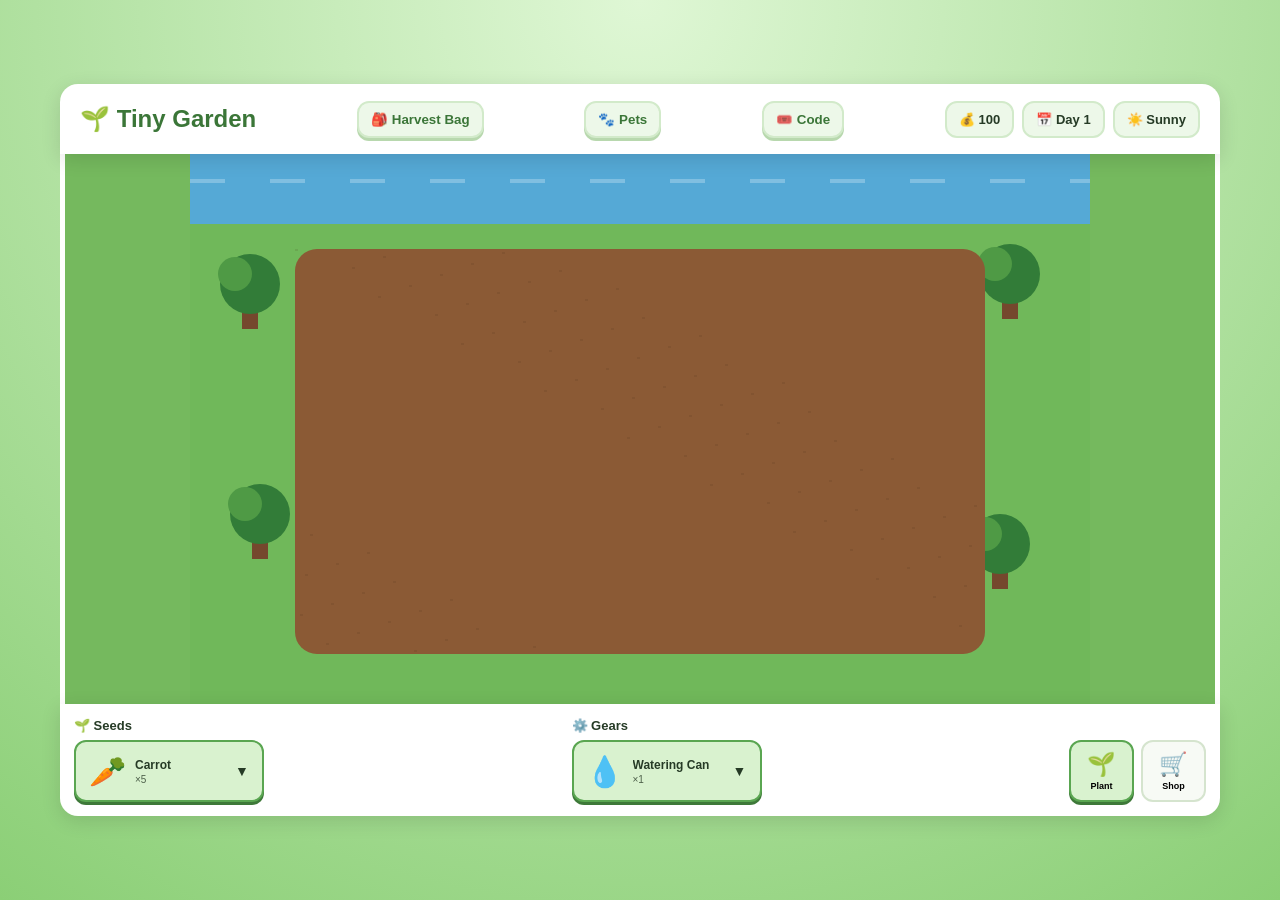
==== home.html @ 3d24dff7 "Add files via upload" ====
<!DOCTYPE html>
<html lang="id">
<head>
    <meta charset="UTF-8">
    <meta name="viewport" content="width=device-width, initial-scale=1.0">
    <title>Tiny Garden</title>
    <link rel="stylesheet" href="home.css">
</head>
<body>

<div class="game-wrapper">

    <header class="topbar">
        <div class="logo">🌱 <span>Tiny Garden</span></div>

        <button id="harvestBagButton" class="header-button">
            🎒 Harvest Bag
        </button>

        <button id="petButton" class="header-button">
            🐾 Pets
        </button>

        <button id="redeemButton" class="header-button">
            🎟️ Code
        </button>

        <div class="stats">
            <div class="stat">💰 <span id="coins">100</span></div>
            <div class="stat">📅 Day <span id="day">1</span></div>
            <div class="stat">☀️ <span id="weather">Sunny</span></div>
        </div>
    </header>

    <main class="game-container">
        <canvas id="gameCanvas" width="900" height="550"></canvas>
        <div id="notification" class="notification"></div>
    </main>

    <section class="bottom-ui">

        <div class="inventory-section">
            <div class="section-title">🌱 Seeds</div>

            <div id="seedSelector" class="selector-wrapper">
                <button id="selectedSeedButton" class="selector-button" type="button"></button>
                <div id="seedSelectorPopup" class="selector-popup hidden"></div>
            </div>
        </div>

        <div class="inventory-section">
            <div class="section-title">⚙️ Gears</div>

            <div id="gearSelector" class="selector-wrapper">
                <button id="selectedGearButton" class="selector-button" type="button"></button>
                <div id="gearSelectorPopup" class="selector-popup hidden"></div>
            </div>
        </div>

        <div class="controls">
            <button class="tool active" data-tool="plant">
                🌱
                <span>Plant</span>
            </button>

            <button class="tool" data-tool="shop">
                🛒
                <span>Shop</span>
            </button>
        </div>
    </section>
</div>

<div id="harvestModal" class="modal hidden">
    <div class="modal-card">
        <button class="close" id="closeHarvestBag">✕</button>
        <h2>🎒 Harvest Bag</h2>
        <p>Hasil panen yang belum dijual.</p>
        <div class="harvest-actions">
            <button id="sellSelectedButton" class="sell-button" type="button">💰 Sell Selected (<span id="selectedHarvestCount">0</span>)</button>
            <button id="sellAllButton" class="sell-all-button" type="button">💰 Sell All</button>
        </div>
        <div id="harvestItems" class="harvest-items"></div>
        <div class="modal-footer">
            Total: <span id="harvestCount">0</span> item
        </div>
    </div>
</div>

<div id="shopModal" class="modal hidden">
    <div class="modal-card">
        <button class="close" id="closeShop">✕</button>
        <h2>🛒 Shop</h2>

        <div class="tabs">
            <button class="tab active" data-tab="seeds">Seeds</button>
            <button class="tab" data-tab="eggs">Pet Eggs</button>
            <button class="tab" data-tab="gears">Gears</button>
        </div>

        <div id="seedShop" class="shop-list"></div>

        <div id="gearShop" class="shop-list hidden"></div>

        <div id="eggShop" class="shop-list hidden">
            <div class="shop-item">
                <span>🥚</span>
                <div>
                    <b>Basic Egg</b>
                    <small>100 💰</small>
                    <small>Bunny 33.33% · Golden Lab 33.33% · Dog 33.33%</small>
                </div>
                <button onclick="buyEgg('basic')">Buy</button>
            </div>

            <div class="shop-item">
                <span>🪲</span>
                <div>
                    <b>Bug Egg</b>
                    <small>500 💰</small>
                    <small>Caterpillar 25% · Praying Mantis 20% · Giant Ant 25% · Snail 25% · Dragonfly 5%</small>
                </div>
                <button onclick="buyEgg('bug')">Buy</button>
            </div>

            <div class="shop-item">
                <span>🌙</span>
                <div>
                    <b>Night Egg</b>
                    <small>1000 💰</small>
                    <small>Hedgehog 49% · Mole 22% · Frog 14% · Echo Frog 10% · Night Owl 4% · Raccoon 1%</small>
                </div>
                <button onclick="buyEgg('night')">Buy</button>
            </div>
        </div>

        <div class="shop-footer">
            Coins: 💰 <span id="shopCoins">100</span>
        </div>
    </div>
</div>

<div id="redeemModal" class="modal hidden">
    <div class="modal-card redeem-card">
        <button class="close" id="closeRedeem">✕</button>
        <h2>🎟️ Redeem Code</h2>
        <p>Masukkan redeem code.</p>
        <div class="redeem-input-row">
            <input id="redeemCodeInput" type="text" placeholder="Enter code" autocomplete="off">
            <button id="redeemCodeButton" class="sell-button" type="button">Redeem</button>
        </div>
    </div>
</div>

<div id="cheatModal" class="modal hidden">
    <div class="modal-card cheat-card">
        <button class="close" id="closeCheat">✕</button>
        <h2>🔧 Cheat Panel</h2>
        <p>Developer tools</p>

        <div class="cheat-section">
            <div class="cheat-section-title">💰 Coins</div>
            <div class="cheat-buttons">
                <button type="button" onclick="cheatAddCoins(1000000000)">+1,000,000,000</button>
                <button type="button" onclick="cheatAddCoins(1000000)">+1,000,000</button>
                <button type="button" onclick="cheatAddCoins(-1000000)">-1,000,000</button>
                <button type="button" onclick="cheatAddCoins(-1000000000)">-1,000,000,000</button>
            </div>
        </div>

        <div class="cheat-section">
            <div class="cheat-section-title">🥚 Eggs</div>
            <div class="cheat-buttons">
                <button type="button" onclick="cheatAddEgg('night', 100)">+100 Night Egg</button>
                <button type="button" onclick="cheatAddEgg('night', 10)">+10 Night Egg</button>
                <button type="button" onclick="cheatAddEgg('bug', 100)">+100 Bug Egg</button>
                <button type="button" onclick="cheatAddEgg('bug', 10)">+10 Bug Egg</button>
                <button type="button" onclick="cheatAddEgg('basic', 100)">+100 Basic Egg</button>
            </div>
        </div>

        <div class="cheat-section">
            <div class="cheat-section-title">🌱 Seeds</div>
            <div id="cheatSeedButtons" class="cheat-seed-list"></div>
        </div>
    </div>
</div>

<div id="petModal" class="modal hidden">
    <div class="modal-card pet-modal-card">
        <button class="close" id="closePetModal">✕</button>
        <h2>🐾 Pet Inventory</h2>

        <div class="active-slots">
            <div class="section-title">Active Pet Slots</div>
            <div id="activeSlots" class="active-slots-grid"></div>
        </div>

        <div class="pet-tabs">
            <button class="tab active" data-pet-tab="pets">Pets</button>
            <button class="tab" data-pet-tab="eggs">Egg Inventory</button>
        </div>

        <div id="petList" class="pet-list"></div>
        <div id="eggInventory" class="egg-list hidden"></div>
    </div>
</div>

<div id="hatchModal" class="modal hidden">
    <div class="hatch-card">
        <div id="hatchEggIcon">🥚</div>
        <h2 id="hatchTitle">Hatching...</h2>
        <div id="hatchResult" class="hatch-result"></div>
        <button id="hatchClose" class="secondary hidden">Close</button>
    </div>
</div>

<script src="home.js"></script>
</body>
</html>
---- home.css ----
* {
    box-sizing: border-box;
    margin: 0;
    padding: 0;
}

body {
    font-family: Arial, Helvetica, sans-serif;
    background: radial-gradient(circle at top, #dff7d5, #8bcf76);
    min-height: 100vh;
    display: flex;
    justify-content: center;
    align-items: center;
    color: #263b26;
}

button {
    font-family: inherit;
    cursor: pointer;
}

.game-wrapper {
    width: min(100%, 1200px);
    padding: 20px;
}

.topbar {
    min-height: 70px;
    background: #ffffff;
    border-radius: 18px 18px 0 0;
    display: flex;
    align-items: center;
    justify-content: space-between;
    padding: 0 20px;
    box-shadow: 0 5px 20px rgba(0, 0, 0, 0.12);
    position: relative;
    z-index: 10;
    gap: 10px;
}

.logo {
    font-size: 24px;
    font-weight: 800;
    color: #3b7638;
    white-space: nowrap;
}

.stats {
    display: flex;
    gap: 8px;
}

.stat {
    background: #edf8e9;
    border: 2px solid #d2eaca;
    padding: 9px 12px;
    border-radius: 12px;
    font-weight: 700;
    font-size: 13px;
    white-space: nowrap;
}

.header-button {
    border: 2px solid #d2eaca;
    background: #edf8e9;
    color: #3b7638;
    padding: 9px 12px;
    border-radius: 12px;
    font-weight: 800;
    box-shadow: 0 3px 0 #b8d8ae;
    transition: 0.15s;
}

.header-button:hover {
    transform: translateY(-2px);
}

.game-container {
    position: relative;
    background: #75b95e;
    border-left: 5px solid #ffffff;
    border-right: 5px solid #ffffff;
}

canvas {
    display: block;
    width: 100%;
    height: auto;
    image-rendering: pixelated;
    background: #70b85a;
}

.notification {
    position: absolute;
    top: 20px;
    left: 50%;
    transform: translateX(-50%);
    background: rgba(30, 50, 30, 0.9);
    color: #ffffff;
    padding: 12px 20px;
    border-radius: 30px;
    font-size: 14px;
    font-weight: 700;
    opacity: 0;
    pointer-events: none;
    transition: 0.3s;
    z-index: 30;
    white-space: nowrap;
}

.notification.show {
    opacity: 1;
}

.bottom-ui {
    background: #ffffff;
    border-radius: 0 0 18px 18px;
    padding: 14px;
    display: flex;
    gap: 16px;
    box-shadow: 0 5px 20px rgba(0, 0, 0, 0.12);
    position: relative;
    z-index: 5;
    align-items: flex-end;
}

.inventory-section {
    flex: 1;
    min-width: 190px;
}

.section-title {
    font-size: 13px;
    font-weight: 800;
    margin-bottom: 7px;
}

.inventory-items {
    display: flex;
    gap: 7px;
}

.item {
    position: relative;
    width: 62px;
    height: 62px;
    background: #f0f7ec;
    border: 2px solid #d6e7ce;
    border-radius: 12px;
    display: flex;
    flex-direction: column;
    justify-content: center;
    align-items: center;
}

.item span {
    font-size: 24px;
}

.item small {
    font-size: 8px;
}

.item b {
    position: absolute;
    right: 4px;
    bottom: 3px;
    background: #3f713a;
    color: #ffffff;
    border-radius: 10px;
    padding: 2px 5px;
    font-size: 10px;
}

.seed-item {
    cursor: pointer;
    transition: 0.15s;
}

.seed-item:hover {
    transform: translateY(-3px);
}

.selected-seed {
    background: #d9f2cf;
    border-color: #5aa651;
    box-shadow: 0 3px 0 #3e7939;
}

.fruit-inventory {
    display: flex;
    gap: 6px;
    min-height: 62px;
    max-width: 270px;
    overflow-x: auto;
}

.fruit-card {
    min-width: 58px;
    height: 62px;
    background: #f0f7ec;
    border: 2px solid #d6e7ce;
    border-radius: 10px;
    display: flex;
    flex-direction: column;
    align-items: center;
    justify-content: center;
    font-size: 9px;
}

.fruit-card span {
    font-size: 22px;
}

.fruit-card b {
    font-size: 10px;
}

.controls {
    display: flex;
    align-items: center;
    gap: 7px;
}

.tool {
    width: 65px;
    height: 62px;
    border: 2px solid #d5e4ce;
    background: #f7faf5;
    border-radius: 12px;
    display: flex;
    flex-direction: column;
    align-items: center;
    justify-content: center;
    font-size: 23px;
    transition: 0.15s;
}

.tool span {
    font-size: 9px;
    font-weight: bold;
    margin-top: 3px;
}

.tool:hover {
    transform: translateY(-3px);
}

.tool.active {
    background: #d9f2cf;
    border-color: #5aa651;
    box-shadow: 0 3px 0 #3e7939;
}

.modal {
    position: fixed;
    inset: 0;
    background: rgba(20, 40, 20, 0.65);
    display: flex;
    justify-content: center;
    align-items: center;
    z-index: 100;
    padding: 15px;
}

.hidden {
    display: none !important;
}

.modal-card,
.hatch-card {
    position: relative;
    width: min(94%, 720px);
    max-height: 88vh;
    overflow-y: auto;
    background: #ffffff;
    border-radius: 20px;
    padding: 25px;
    box-shadow: 0 20px 60px rgba(0, 0, 0, 0.3);
}

.modal-card h2 {
    color: #397234;
    margin-bottom: 6px;
}

.modal-card > p {
    color: #777777;
    font-size: 13px;
    margin-bottom: 16px;
}

.close {
    position: absolute;
    right: 15px;
    top: 15px;
    border: 0;
    background: #edf8e9;
    border-radius: 10px;
    padding: 7px;
    font-size: 16px;
}

.tabs,
.pet-tabs {
    display: flex;
    gap: 8px;
    margin: 15px 0;
}

.tab {
    border: 2px solid #d6e7ce;
    background: #f0f7ec;
    padding: 9px 15px;
    border-radius: 10px;
    font-weight: 800;
}

.tab.active {
    background: #d9f2cf;
    border-color: #5aa651;
}

.shop-list {
    display: flex;
    flex-direction: column;
    gap: 10px;
}

.shop-item {
    display: grid;
    grid-template-columns: 50px 1fr auto;
    gap: 10px;
    align-items: center;
    background: #f4f9f1;
    border: 2px solid #d6e7ce;
    border-radius: 14px;
    padding: 10px;
}

.shop-item > span {
    font-size: 32px;
    text-align: center;
}

.shop-item div {
    display: flex;
    flex-direction: column;
    gap: 3px;
}

.shop-item small {
    font-size: 10px;
    color: #666666;
}

.shop-item button,
.pet-card button,
.egg-card button {
    border: 0;
    background: #58a851;
    color: #ffffff;
    padding: 8px 11px;
    border-radius: 9px;
    font-weight: 800;
    transition: 0.15s;
}

.shop-item button:hover,
.pet-card button:hover,
.egg-card button:hover {
    background: #397b35;
    transform: translateY(-2px);
}

.shop-item button:disabled,
.egg-card button:disabled {
    background: #aaaaaa;
    cursor: not-allowed;
    transform: none;
}

.shop-footer,
.modal-footer {
    margin-top: 15px;
    padding-top: 12px;
    border-top: 2px solid #e5eee1;
    font-weight: 800;
}

.pet-list {
    display: grid;
    grid-template-columns: repeat(2, 1fr);
    gap: 10px;
}

.pet-card {
    background: #f4f9f1;
    border: 2px solid #d6e7ce;
    border-radius: 14px;
    padding: 12px;
    display: grid;
    grid-template-columns: 48px 1fr auto;
    gap: 8px;
    align-items: center;
}

.pet-card.equipped {
    background: #d9f2cf;
    border-color: #5aa651;
}

.pet-card .icon {
    font-size: 34px;
}

.pet-card .info {
    display: flex;
    flex-direction: column;
    gap: 3px;
}

.pet-card .info b {
    color: #397234;
}

.pet-card .info small {
    font-size: 9px;
    color: #666666;
}

.pet-card .skill {
    grid-column: 1 / -1;
    font-size: 10px;
    color: #4d604a;
    line-height: 1.35;
}

.active-slots {
    margin-top: 8px;
}

.active-slots-grid {
    display: grid;
    grid-template-columns: repeat(3, 1fr);
    gap: 8px;
}

.active-slot {
    min-height: 72px;
    border: 2px dashed #b9cfb0;
    background: #f8fbf6;
    border-radius: 12px;
    display: flex;
    align-items: center;
    justify-content: center;
    text-align: center;
    font-size: 10px;
    font-weight: 700;
}

.active-slot.filled {
    border-style: solid;
    background: #d9f2cf;
}

.active-slot span {
    font-size: 28px;
    margin-right: 5px;
}

.egg-list {
    display: grid;
    grid-template-columns: repeat(3, 1fr);
    gap: 10px;
}

.egg-card {
    background: #f4f9f1;
    border: 2px solid #d6e7ce;
    border-radius: 14px;
    padding: 12px;
    text-align: center;
}

.egg-card .egg-icon {
    font-size: 42px;
}

.egg-card b {
    display: block;
    margin: 5px 0;
}

.egg-card small {
    display: block;
    font-size: 9px;
    color: #666666;
    margin-bottom: 8px;
}

.hatch-card {
    text-align: center;
    width: min(90%, 400px);
}

.hatch-card #hatchEggIcon {
    font-size: 80px;
    margin: 10px;
}

.hatch-card h2 {
    color: #397234;
}

.hatch-result {
    min-height: 100px;
    display: flex;
    flex-direction: column;
    justify-content: center;
    align-items: center;
    gap: 5px;
}

.hatch-result .big {
    font-size: 70px;
}

.hatch-result b {
    font-size: 22px;
    color: #397234;
}

.hatch-result small {
    font-size: 11px;
    color: #666666;
    max-width: 280px;
    line-height: 1.4;
}

.secondary {
    border: 0;
    background: #397234;
    color: #ffffff;
    padding: 10px 18px;
    border-radius: 10px;
    font-weight: 800;
    margin-top: 15px;
}

.harvest-items {
    display: grid;
    grid-template-columns: repeat(3, 1fr);
    gap: 10px;
}

.harvest-item {
    background: #f4f9f1;
    border: 2px solid #d6e7ce;
    border-radius: 12px;
    padding: 12px;
    text-align: center;
}

.harvest-icon {
    font-size: 38px;
}

.harvest-name {
    font-weight: 800;
    font-size: 12px;
}

.harvest-weight {
    font-size: 10px;
    color: #666666;
    margin-top: 4px;
}

.empty {
    grid-column: 1 / -1;
    text-align: center;
    padding: 25px;
    color: #777777;
    background: #f4f9f1;
    border-radius: 12px;
    border: 2px dashed #d6e7ce;
}

@media (max-width: 850px) {

    .bottom-ui {
        flex-wrap: wrap;
    }

    .inventory-section {
        min-width: 45%;
    }

    .controls {
        width: 100%;
        justify-content: center;
    }

    .pet-list {
        grid-template-columns: 1fr;
    }

    .egg-list {
        grid-template-columns: 1fr;
    }

    .topbar {
        flex-wrap: wrap;
    }

    .logo {
        width: 100%;
        text-align: center;
    }

    .stats {
        margin-left: auto;
    }
}

@media (max-width: 500px) {

    body {
        align-items: flex-start;
    }

    .game-wrapper {
        padding: 5px;
    }

    .bottom-ui {
        flex-direction: column;
        align-items: stretch;
    }

    .inventory-items {
        justify-content: center;
    }

    .fruit-inventory {
        max-width: none;
    }

    .controls {
        flex-wrap: wrap;
    }

    .tool {
        width: 58px;
        height: 58px;
    }

    .modal-card {
        padding: 20px;
    }

    .harvest-items {
        grid-template-columns: repeat(2, 1fr);
    }

    .topbar {
        gap: 6px;
    }

    .header-button {
        font-size: 11px;
        padding: 7px 9px;
    }

    .stats {
        width: 100%;
        justify-content: center;
    }
}

/* Seed selector UI */
.seed-section {
    position: relative;
    min-width: 190px;
}

.seed-selector {
    position: relative;
    width: 190px;
}

.selected-seed-button {
    width: 100%;
    min-height: 62px;
    border: 2px solid #5aa651;
    background: #d9f2cf;
    color: #263b26;
    border-radius: 12px;
    box-shadow: 0 3px 0 #3e7939;
    display: grid;
    grid-template-columns: 42px 1fr 20px;
    align-items: center;
    gap: 7px;
    padding: 7px 10px;
    text-align: left;
}

.selected-seed-icon {
    font-size: 30px;
    text-align: center;
}

.selected-seed-info {
    display: flex;
    flex-direction: column;
    gap: 2px;
}

.selected-seed-info b {
    font-size: 12px;
}

.selected-seed-info small {
    font-size: 10px;
    color: #4d604a;
}

.seed-arrow {
    font-size: 16px;
    font-weight: 800;
}

.seed-selector-popup {
    position: absolute;
    left: 0;
    bottom: calc(100% + 8px);
    width: 280px;
    max-height: 310px;
    overflow-y: auto;
    background: #ffffff;
    border: 2px solid #d6e7ce;
    border-radius: 14px;
    padding: 8px;
    box-shadow: 0 12px 30px rgba(0,0,0,.2);
    z-index: 80;
}

.seed-selector-item {
    width: 100%;
    min-height: 48px;
    border: 2px solid transparent;
    background: #f4f9f1;
    border-radius: 10px;
    display: grid;
    grid-template-columns: 35px 1fr auto;
    align-items: center;
    gap: 8px;
    padding: 6px 8px;
    margin-bottom: 5px;
    text-align: left;
}

.seed-selector-item:last-child {
    margin-bottom: 0;
}

.seed-selector-item:hover:not(:disabled),
.seed-selector-item.selected {
    background: #d9f2cf;
    border-color: #5aa651;
}

.seed-selector-item:disabled {
    opacity: .48;
    cursor: not-allowed;
}

.seed-selector-icon {
    font-size: 25px;
    text-align: center;
}

.seed-selector-name {
    font-size: 11px;
    font-weight: 800;
}

.seed-selector-item b {
    font-size: 10px;
    background: #3f713a;
    color: #ffffff;
    border-radius: 10px;
    padding: 3px 6px;
}

@media (max-width: 500px) {
    .seed-section {
        min-width: 100%;
    }

    .seed-selector {
        width: 100%;
    }

    .seed-selector-popup {
        width: 100%;
        max-height: 280px;
    }
}


/* MOBILE CANVAS FIX */
.game-container {
    width: 100%;
    overflow: hidden;
}

#gameCanvas {
    display: block;
    width: 100%;
    height: auto;
    max-width: 900px;
    margin: 0 auto;
    aspect-ratio: 900 / 550;
    touch-action: none;
}

@media (max-width: 600px) {
    body {
        min-width: 0;
        overflow-x: hidden;
    }

    .game-wrapper {
        width: 100%;
        max-width: 100%;
    }

    .game-container {
        width: 100%;
        max-width: 100%;
    }

    #gameCanvas {
        width: 100%;
        height: auto;
    }
}


/* ==========================================================
   FINAL SELECTOR CSS - matches home.html IDs exactly
   ========================================================== */

#seedSelector,
#gearSelector {
    position: relative;
    width: 190px;
    max-width: 100%;
}

#selectedSeedButton,
#selectedGearButton {
    width: 100%;
    min-height: 62px;
    padding: 7px 10px;
    border: 2px solid #5aa651;
    border-radius: 12px;
    background: #d9f2cf;
    color: #263b26;
    box-shadow: 0 3px 0 #3e7939;
    display: grid;
    grid-template-columns: 42px minmax(0, 1fr) 20px;
    align-items: center;
    gap: 7px;
    text-align: left;
    cursor: pointer;
}

#selectedSeedButton:hover,
#selectedGearButton:hover {
    filter: brightness(1.03);
}

.selected-gear-icon {
    font-size: 30px;
    text-align: center;
}

.selected-gear-info {
    display: flex;
    flex-direction: column;
    gap: 2px;
    min-width: 0;
}

.selected-gear-info b {
    font-size: 12px;
    white-space: nowrap;
    overflow: hidden;
    text-overflow: ellipsis;
}

.selected-gear-info small {
    font-size: 10px;
    color: #4d604a;
    white-space: nowrap;
    overflow: hidden;
    text-overflow: ellipsis;
}

.selector-arrow {
    font-size: 14px;
    text-align: center;
    font-weight: 800;
}

#seedSelectorPopup,
#gearSelectorPopup {
    position: absolute;
    left: 0;
    bottom: calc(100% + 8px);
    width: 280px;
    max-width: 90vw;
    max-height: 310px;
    overflow-y: auto;
    padding: 8px;
    background: #fff;
    color: #263b26;
    border: 2px solid #d6e7ce;
    border-radius: 14px;
    box-shadow: 0 12px 30px rgba(0,0,0,.22);
    z-index: 1000;
}

#gearSelectorPopup {
    width: 300px;
}

#seedSelectorPopup.hidden,
#gearSelectorPopup.hidden {
    display: none;
}

#seedSelectorPopup .seed-selector-item,
#gearSelectorPopup .gear-selector-item {
    width: 100%;
    min-height: 50px;
    margin: 0 0 5px 0;
    padding: 7px 8px;
    border: 2px solid transparent;
    border-radius: 10px;
    background: #f4f9f1;
    color: #263b26;
    display: grid;
    grid-template-columns: 35px minmax(0,1fr) auto;
    align-items: center;
    gap: 8px;
    text-align: left;
    cursor: pointer;
}

#seedSelectorPopup .seed-selector-item:last-child,
#gearSelectorPopup .gear-selector-item:last-child {
    margin-bottom: 0;
}

#seedSelectorPopup .seed-selector-item:hover,
#seedSelectorPopup .seed-selector-item.selected,
#gearSelectorPopup .gear-selector-item:hover,
#gearSelectorPopup .gear-selector-item.selected {
    background: #d9f2cf;
    border-color: #5aa651;
}

#seedSelectorPopup .seed-selector-item:disabled {
    opacity: .48;
    cursor: not-allowed;
}

#seedSelectorPopup .selector-icon,
#gearSelectorPopup .selector-icon {
    font-size: 25px;
    text-align: center;
}

#seedSelectorPopup .selector-info,
#gearSelectorPopup .selector-info {
    min-width: 0;
    display: flex;
    flex-direction: column;
    gap: 2px;
}

#seedSelectorPopup .selector-info b,
#gearSelectorPopup .selector-info b {
    font-size: 11px;
    font-weight: 800;
}

#seedSelectorPopup .selector-info small,
#gearSelectorPopup .selector-info small {
    font-size: 9px;
    color: #667261;
    line-height: 1.3;
    white-space: normal;
}

#seedSelectorPopup .seed-selector-item > b {
    font-size: 10px;
    background: #3f713a;
    color: #fff;
    border-radius: 10px;
    padding: 3px 6px;
}

#gearSelectorPopup .empty {
    padding: 18px 10px;
    text-align: center;
    color: #667261;
}

@media (max-width: 500px) {
    #seedSelector,
    #gearSelector {
        width: 100%;
    }

    #selectedSeedButton,
    #selectedGearButton {
        min-height: 58px;
    }

    #seedSelectorPopup,
    #gearSelectorPopup {
        left: 0;
        width: 100%;
        max-width: 100%;
        max-height: 270px;
    }
}

/* Keep selector popups visible above the bottom UI. */
.bottom-ui,
.inventory-section,
.selector-wrapper {
    overflow: visible !important;
}


/* ==========================================================
   HARVEST BAG + REDEEM CODE FINAL CSS FIX
   ========================================================== */

#harvestModal .modal-card {
    width: min(760px, 96vw);
    max-height: 90vh;
    overflow-y: auto;
}

#harvestModal .harvest-actions {
    display: flex;
    flex-wrap: wrap;
    gap: 10px;
    width: 100%;
    margin: 14px 0;
}

#harvestModal .harvest-actions button {
    appearance: none;
    -webkit-appearance: none;
    border: 0;
    outline: none;
    box-sizing: border-box;
    min-height: 42px;
    padding: 10px 16px;
    border-radius: 10px;
    font-weight: 700;
    line-height: 1.2;
    white-space: nowrap;
    cursor: pointer;
    flex: 1 1 180px;
}

#harvestModal #sellSelectedButton {
    background: #4f8f4b;
    color: #fff;
}

#harvestModal #sellAllButton {
    background: #d49b38;
    color: #fff;
}

#harvestModal .harvest-actions button:hover {
    filter: brightness(1.08);
    transform: translateY(-1px);
}

#harvestModal .harvest-actions button:active {
    transform: translateY(0);
}

#harvestModal .harvest-actions button:disabled {
    opacity: .5;
    cursor: not-allowed;
    transform: none;
}

#harvestModal .harvest-items {
    display: grid;
    grid-template-columns: repeat(4, minmax(0, 1fr));
    gap: 10px;
    width: 100%;
    max-height: 48vh;
    overflow-y: auto;
    padding: 2px;
}

#harvestModal .harvest-card {
    min-width: 0;
    overflow: hidden;
}

#harvestModal .harvest-card button {
    max-width: 100%;
}

#harvestModal .modal-footer {
    margin-top: 12px;
    padding-top: 10px;
    border-top: 1px solid rgba(255,255,255,.12);
}

/* Redeem Code */
#redeemModal .redeem-card {
    width: min(500px, 94vw);
    padding: 22px;
}

#redeemModal .redeem-input-row {
    display: flex;
    align-items: stretch;
    gap: 8px;
    width: 100%;
    margin-top: 14px;
}

#redeemModal #redeemCodeInput {
    flex: 1 1 auto;
    min-width: 0;
    height: 44px;
    padding: 0 12px;
    border: 2px solid #78a96d;
    border-radius: 10px;
    outline: none;
    background: #fff;
    color: #253525;
    font-size: 14px;
}

#redeemModal #redeemCodeInput::placeholder {
    color: #7d887b;
}

#redeemModal #redeemCodeInput:focus {
    border-color: #4f8f4b;
    box-shadow: 0 0 0 3px rgba(79,143,75,.18);
}

#redeemModal #redeemCodeButton {
    flex: 0 0 auto;
    height: 44px;
    padding: 0 16px;
    border: 0;
    border-radius: 10px;
    background: #4f8f4b;
    color: #fff;
    font-weight: 700;
    cursor: pointer;
}

#redeemModal #redeemCodeButton:hover {
    filter: brightness(1.08);
}

@media (max-width: 600px) {
    #harvestModal .modal-card,
    #redeemModal .redeem-card {
        width: 96vw;
        max-width: 96vw;
        padding: 16px;
    }

    #harvestModal .harvest-actions {
        flex-direction: column;
    }

    #harvestModal .harvest-actions button {
        width: 100%;
        flex: none;
    }

    #harvestModal .harvest-items {
        grid-template-columns: repeat(2, minmax(0, 1fr));
        max-height: 50vh;
    }

    #redeemModal .redeem-input-row {
        flex-direction: column;
    }

    #redeemModal #redeemCodeInput,
    #redeemModal #redeemCodeButton {
        width: 100%;
        flex: none;
    }
}

@media (max-width: 360px) {
    #harvestModal .harvest-items {
        grid-template-columns: 1fr;
    }
}


/* ==========================================================
   FINAL UI NORMALIZATION
   Harvest Bag / Redeem / TinyAdmin / all modal controls
   ========================================================== */

.modal {
    box-sizing: border-box;
    z-index: 9999;
}

.modal.hidden {
    display: none !important;
}

.modal-card,
.redeem-card,
.cheat-card,
.pet-modal-card,
.hatch-card {
    box-sizing: border-box;
}

#harvestModal .harvest-actions {
    display: flex !important;
    align-items: stretch;
    justify-content: stretch;
    gap: 10px;
}

#harvestModal .harvest-actions button {
    display: inline-flex !important;
    align-items: center;
    justify-content: center;
    position: relative;
    z-index: 2;
    pointer-events: auto !important;
    user-select: none;
    -webkit-tap-highlight-color: transparent;
}

#harvestModal #sellSelectedButton:disabled,
#harvestModal #sellAllButton:disabled {
    opacity: .45;
    pointer-events: auto !important;
}

#harvestModal .harvest-items {
    position: relative;
    z-index: 1;
}

#harvestModal .harvest-item {
    position: relative;
    display: flex !important;
    flex-direction: column;
    align-items: center;
    justify-content: center;
    width: 100%;
    min-height: 145px;
    border: 2px solid #d6e7ce;
    background: #f4f9f1;
    color: #263b26;
    border-radius: 12px;
    padding: 12px 8px;
    cursor: pointer !important;
    pointer-events: auto !important;
    touch-action: manipulation;
    transition: transform .12s, border-color .12s, background .12s, box-shadow .12s;
}

#harvestModal .harvest-item:hover {
    transform: translateY(-2px);
    border-color: #78a96d;
}

#harvestModal .harvest-item.selected {
    background: #dff2d7 !important;
    border-color: #397234 !important;
    box-shadow: 0 0 0 3px rgba(57,114,52,.18);
}

#harvestModal .harvest-select-mark {
    position: absolute;
    top: 7px;
    right: 7px;
    width: 23px;
    height: 23px;
    border-radius: 50%;
    display: flex;
    align-items: center;
    justify-content: center;
    background: #397234;
    color: #fff;
    font-size: 13px;
    font-weight: 900;
}

#harvestModal .harvest-item:not(.selected) .harvest-select-mark {
    background: #dce8d8;
    color: transparent;
    border: 1px solid #b7cbb1;
}

#redeemModal .redeem-card {
    width: min(520px, calc(100vw - 24px)) !important;
    max-width: calc(100vw - 24px) !important;
    overflow: hidden !important;
}

#redeemModal .redeem-input-row {
    display: flex !important;
    width: 100%;
    gap: 8px;
}

#redeemModal #redeemCodeInput {
    box-sizing: border-box;
    flex: 1 1 auto;
    width: auto;
    min-width: 0;
}

#redeemModal #redeemCodeButton {
    flex: 0 0 auto;
    min-width: 100px;
    white-space: nowrap;
    pointer-events: auto !important;
}

#cheatModal .cheat-card {
    width: min(680px, calc(100vw - 24px)) !important;
    max-width: calc(100vw - 24px) !important;
    max-height: 90vh;
    overflow-y: auto;
    overflow-x: hidden;
}

#cheatModal .cheat-section {
    width: 100%;
    box-sizing: border-box;
    margin: 12px 0;
    padding: 12px;
    border-radius: 12px;
    background: rgba(255,255,255,.06);
}

#cheatModal .cheat-buttons {
    display: grid !important;
    grid-template-columns: repeat(2, minmax(0,1fr));
    gap: 8px;
}

#cheatModal .cheat-buttons button,
#cheatModal .cheat-seed-list button {
    width: 100%;
    min-height: 42px;
    box-sizing: border-box;
    border-radius: 9px;
    padding: 8px 10px;
    pointer-events: auto !important;
}

@media (max-width: 600px) {
    #harvestModal .harvest-items {
        grid-template-columns: repeat(2, minmax(0, 1fr)) !important;
    }

    #harvestModal .harvest-actions {
        flex-direction: column !important;
    }

    #harvestModal .harvest-actions button {
        width: 100% !important;
        min-height: 44px;
        flex: none !important;
    }

    #redeemModal .redeem-input-row {
        flex-direction: column !important;
    }

    #redeemModal #redeemCodeInput,
    #redeemModal #redeemCodeButton {
        width: 100% !important;
        min-height: 44px;
        height: 44px;
        flex: none !important;
    }

    #cheatModal .cheat-buttons {
        grid-template-columns: 1fr !important;
    }
}

@media (max-width: 360px) {
    #harvestModal .harvest-items {
        grid-template-columns: 1fr !important;
    }
}
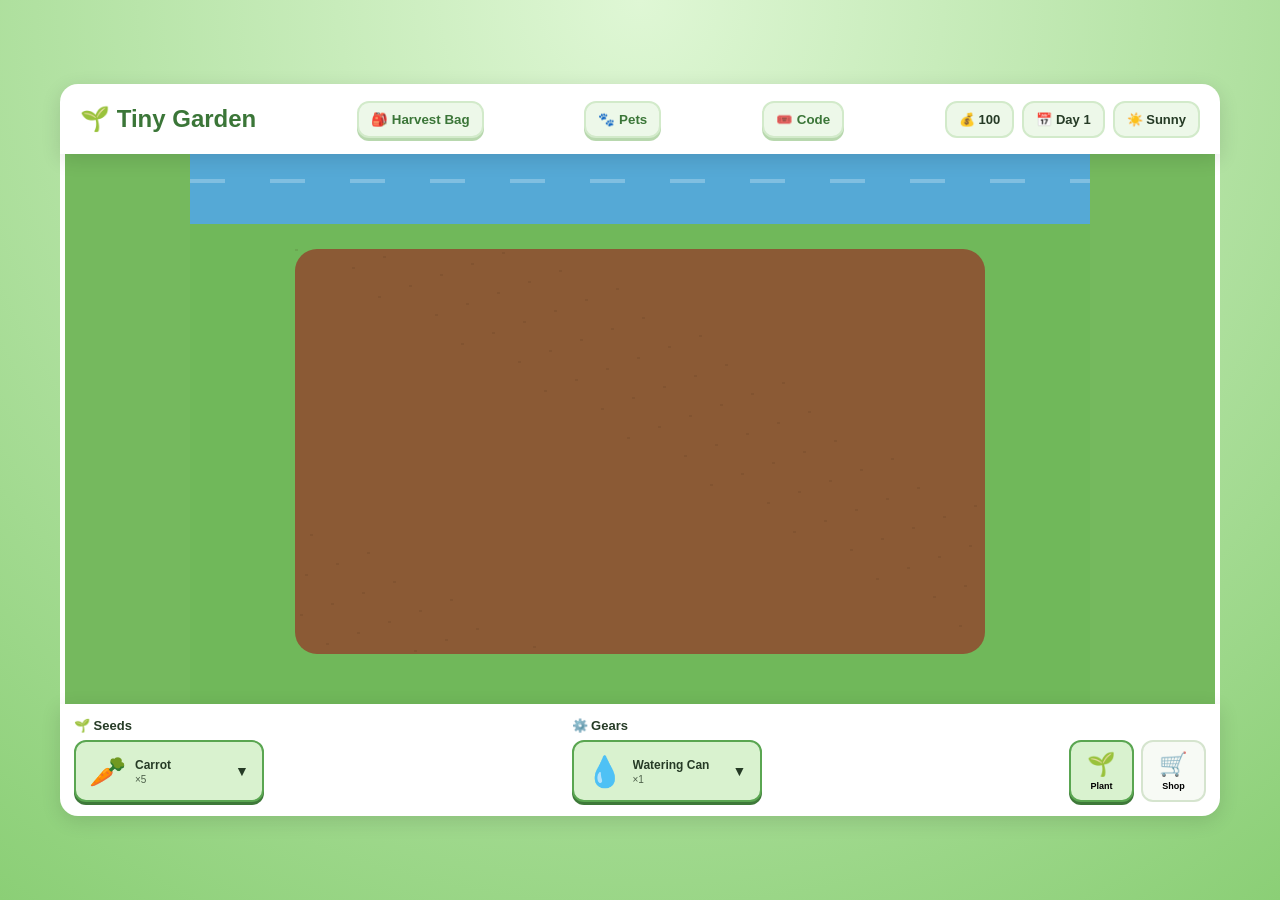
==== commit 31ed52c4: "Add files via upload" ====
--- a/home.html
+++ b/home.html
@@ -77,7 +77,7 @@
         <h2>🎒 Harvest Bag</h2>
         <p>Hasil panen yang belum dijual.</p>
         <div class="harvest-actions">
-            <button id="sellSelectedButton" class="sell-button" type="button">💰 Sell Selected (<span id="selectedHarvestCount">0</span>)</button>
+            <button id="sellSelectedButton" class="sell-button" type="button">💰 Sell Selected</button>
             <button id="sellAllButton" class="sell-all-button" type="button">💰 Sell All</button>
         </div>
         <div id="harvestItems" class="harvest-items"></div>
--- a/home.css
+++ b/home.css
@@ -1423,4 +1423,4 @@
     #harvestModal .harvest-items {
         grid-template-columns: 1fr !important;
     }
-}
+}
